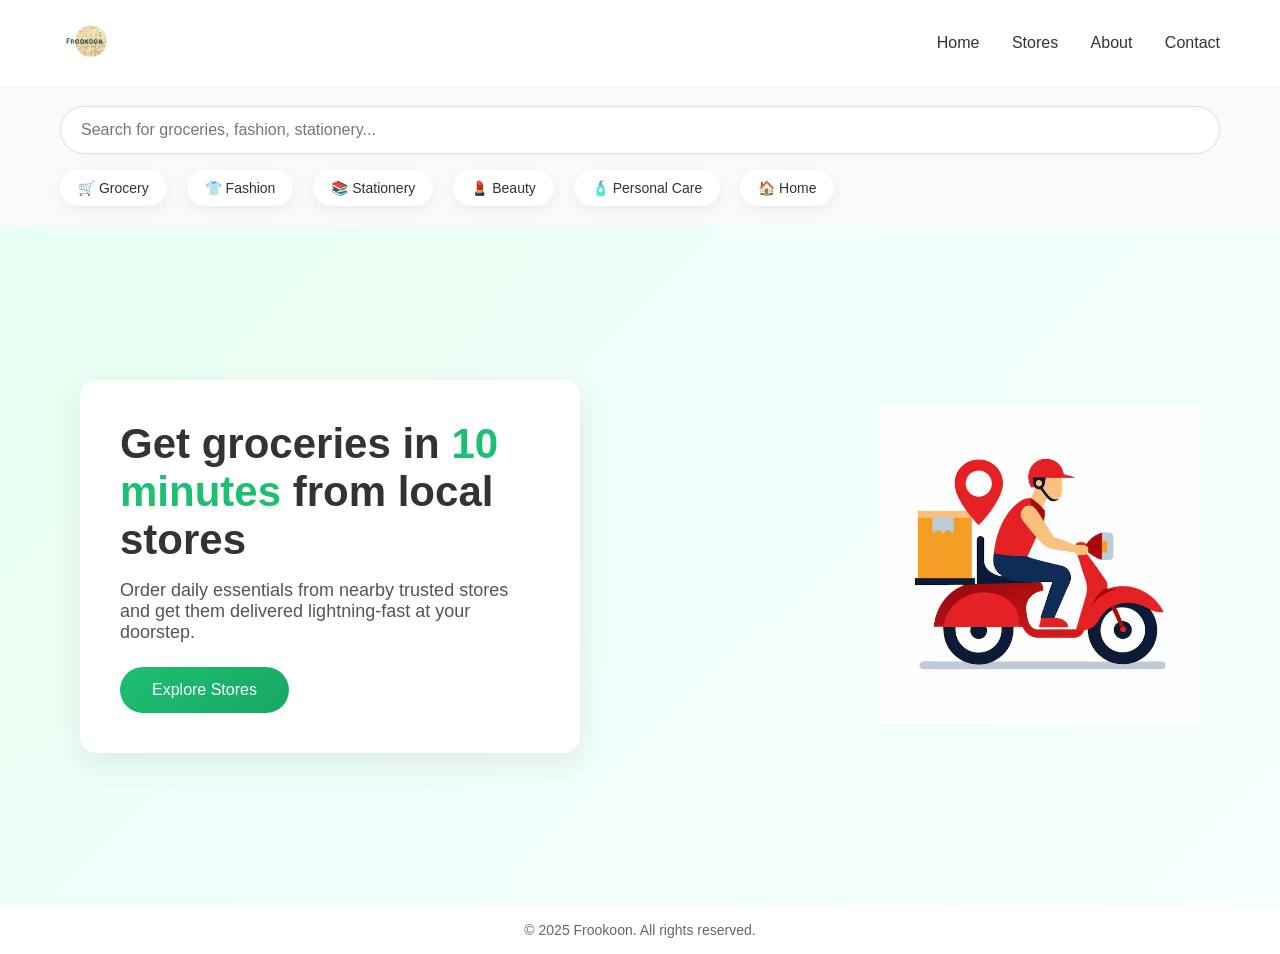
==== index.html @ ccb08cf6 "Initial commit: Frookoon static landing page" ====
<!DOCTYPE html>
<html lang="en">
<head>
    <meta charset="UTF-8" />
    <meta name="viewport" content="width=device-width, initial-scale=1.0" />
    <title>Frookoon | 10-minute delivery</title>
    <link rel="stylesheet" href="style.css" />
</head>
<body>

    
    <header class="header">
        <div class="logo">
            <img src="Untitled_design__1_-removebg-preview.webp" alt="Frookoon Logo">
        </div>

        <nav class="nav">
            <a href="#">Home</a>
            <a href="#">Stores</a>
            <a href="#">About</a>
            <a href="#">Contact</a>
        </nav>
    </header>

    
    <section class="top-bar">
        <div class="search-box">
            <input type="text" placeholder="Search for groceries, fashion, stationery..." />
        </div>

        <div class="category-menu">
            <span>🛒 Grocery</span>
            <span>👕 Fashion</span>
            <span>📚 Stationery</span>
            <span>💄 Beauty</span>
            <span>🧴 Personal Care</span>
            <span>🏠 Home</span>
        </div>
    </section>

    
    <section class="hero">

        <div class="hero-content">
            <h1>
                Get groceries in 
                <span class="highlight">10 minutes</span> 
                from local stores
            </h1>

            <p>
                Order daily essentials from nearby trusted stores and get them
                delivered lightning-fast at your doorstep.
            </p>

            <button class="cta-btn">Explore Stores</button>
        </div>

        <div class="hero-image">
            <img src="motorbike-delivery-service-icon_658271-1395.avif" width="300" alt="Delivery Partner">
        </div>

    </section>

    
    <footer class="footer">
        <p>© 2025 Frookoon. All rights reserved.</p>
    </footer>

</body>
</html>
---- style.css ----
* {
    margin: 0;
    padding: 0;
    box-sizing: border-box;
    font-family: Arial, Helvetica, sans-serif;
}

body {
    background-color: #ffffff;
    color: #333;
}


.header {
    display: flex;
    justify-content: space-between;
    align-items: center;
    padding: 16px 60px;
    background-color: #ffffff;
    box-shadow: 0 2px 8px rgba(0, 0, 0, 0.05);
}

.logo img {
    height: 50px;
    padding: 0%;
    border: 0;
}

.nav a {
    margin-left: 28px;
    text-decoration: none;
    color: #333;
    font-weight: 500;
}

.nav a:hover {
    color: #1dbf73;
}


.top-bar {
    padding: 20px 60px;
    background-color: #f9f9f9;
}


.search-box {
    margin-bottom: 16px;
}

.search-box input {
    width: 100%;
    padding: 14px 20px;
    border-radius: 30px;
    border: 1px solid #ddd;
    font-size: 16px;
    outline: none;
}

.search-box input:focus {
    border-color: #1dbf73;
}


.category-menu {
    display: flex;
    gap: 20px;
    flex-wrap: wrap;
}

.category-menu span {
    background: #ffffff;
    padding: 10px 18px;
    border-radius: 20px;
    font-size: 14px;
    cursor: pointer;
    box-shadow: 0 4px 10px rgba(0, 0, 0, 0.05);
    transition: all 0.2s ease;
}

.category-menu span:hover {
    background-color: #e8fff3;
    color: #1dbf73;
}


.hero {
    height: calc(100vh - 220px);
    display: flex;
    justify-content: space-between;
    align-items: center;
    padding: 40px 80px;
    background: linear-gradient(135deg, #e8fff3, #f6fffb);
}


.hero-content {
    max-width: 520px;
    background: #ffffff;
    padding: 40px;
    border-radius: 16px;
    box-shadow: 0 10px 30px rgba(0, 0, 0, 0.08);
}

.hero-content h1 {
    font-size: 42px;
    margin-bottom: 16px;
}

.highlight {
    color: #1dbf73;
}

.hero-content p {
    font-size: 18px;
    margin-bottom: 24px;
    color: #555;
}


.cta-btn {
    padding: 14px 32px;
    font-size: 16px;
    background: linear-gradient(135deg, #1dbf73, #17a864);
    color: #ffffff;
    border: none;
    border-radius: 50px;
    cursor: pointer;
    transition: transform 0.2s ease, box-shadow 0.2s ease;
}

.cta-btn:hover {
    transform: translateY(-3px);
    box-shadow: 0 8px 20px rgba(29, 191, 115, 0.4);
}

.hero-image img {
    width: 320px;
    margin-left: 300px;
    animation: float 3s ease-in-out infinite;
}

@keyframes float {
    0% { transform: translateY(0); }
    50% { transform: translateY(-12px); }
    100% { transform: translateY(0); }
}


.footer {
    text-align: center;
    padding: 16px;
    font-size: 14px;
    color: #666;
    background-color: #ffffff;
}


@media (max-width: 768px) {
    .header,
    .top-bar {
        padding: 16px 20px;
    }

    .hero {
        flex-direction: column;
        text-align: center;
        padding: 40px 20px;
    }

    .hero-content {
        margin-bottom: 32px;
    }

    .hero-image img {
        width: 300px;
    }
}
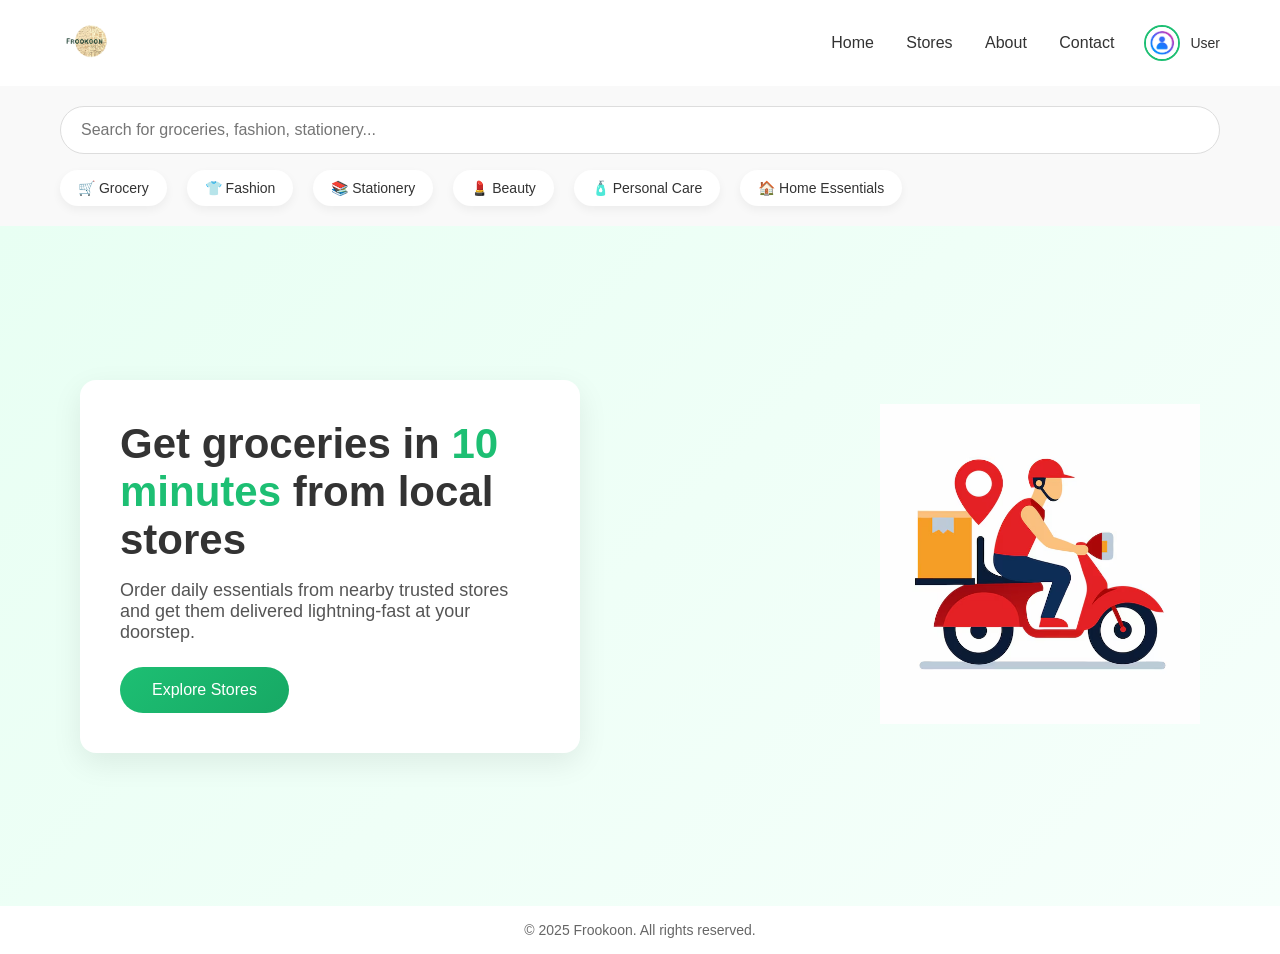
==== commit dad78831: "updated" ====
--- a/index.html
+++ b/index.html
@@ -10,17 +10,24 @@
 
     
     <header class="header">
-        <div class="logo">
-            <img src="Untitled_design__1_-removebg-preview.webp" alt="Frookoon Logo">
-        </div>
+    <div class="logo">
+        <img src="Untitled_design__1_-removebg-preview.webp" alt="Frookoon Logo">
+    </div>
 
-        <nav class="nav">
-            <a href="#">Home</a>
-            <a href="#">Stores</a>
-            <a href="#">About</a>
-            <a href="#">Contact</a>
-        </nav>
-    </header>
+    <nav class="nav">
+        <a href="#">Home</a>
+        <a href="#">Stores</a>
+        <a href="#">About</a>
+        <a href="#">Contact</a>
+    </nav>
+
+    <!-- Profile -->
+    <div class="profile">
+        <img src="user-icon-icon_1076610-59410.avif" alt="Profile">
+        <span>User</span>
+    </div>
+</header>
+
 
     
     <section class="top-bar">
@@ -34,7 +41,7 @@
             <span>📚 Stationery</span>
             <span>💄 Beauty</span>
             <span>🧴 Personal Care</span>
-            <span>🏠 Home</span>
+            <span>🏠 Home Essentials</span>
         </div>
     </section>
 
--- a/style.css
+++ b/style.css
@@ -13,12 +13,38 @@
 
 .header {
     display: flex;
-    justify-content: space-between;
     align-items: center;
     padding: 16px 60px;
-    background-color: #ffffff;
-    box-shadow: 0 2px 8px rgba(0, 0, 0, 0.05);
-}
+}
+
+.nav {
+    margin-left: auto;
+    margin-right: 30px;
+}
+
+
+/* Profile Section */
+.profile {
+    display: flex;
+    align-items: center;
+    gap: 10px;
+    cursor: pointer;
+}
+
+.profile img {
+    width: 36px;
+    height: 36px;
+    border-radius: 50%;
+    object-fit: cover;
+    border: 2px solid #1dbf73;
+}
+
+.profile span {
+    font-size: 14px;
+    font-weight: 500;
+    color: #333;
+}
+
 
 .logo img {
     height: 50px;
@@ -87,7 +113,7 @@
 .hero {
     height: calc(100vh - 220px);
     display: flex;
-    justify-content: space-between;
+    justify-content: space-evenly;
     align-items: center;
     padding: 40px 80px;
     background: linear-gradient(135deg, #e8fff3, #f6fffb);
@@ -175,4 +201,8 @@
     .hero-image img {
         width: 300px;
     }
-}
+
+    .profile span {
+        display: none;
+    }
+}
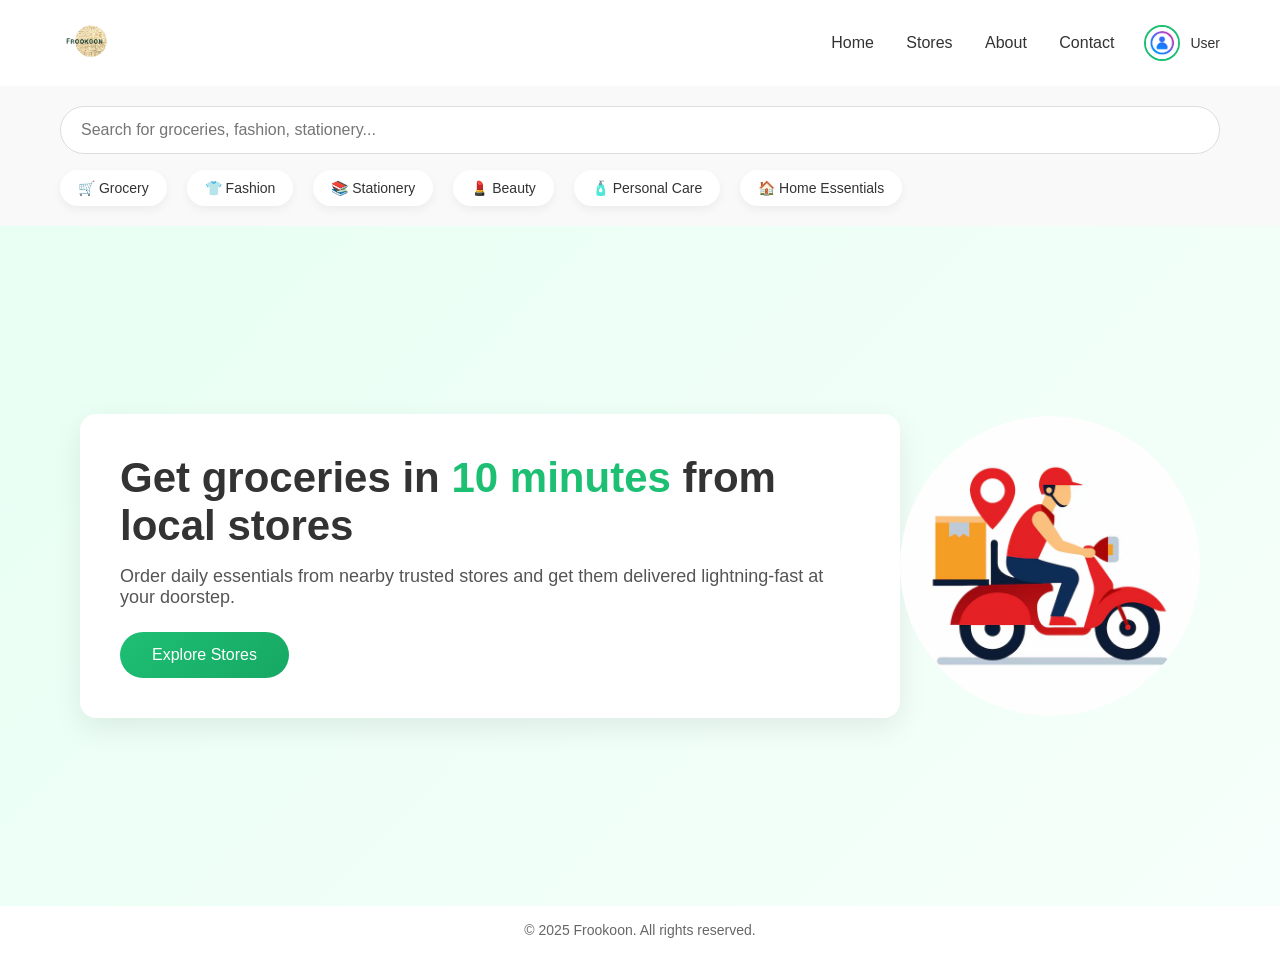
==== commit 5f34d8aa: "lazy loading and skeleton loaders optimization" ====
--- a/index.html
+++ b/index.html
@@ -5,13 +5,15 @@
     <meta name="viewport" content="width=device-width, initial-scale=1.0" />
     <title>Frookoon | 10-minute delivery</title>
     <link rel="stylesheet" href="style.css" />
+<script src="script.js" defer></script>
+
 </head>
 <body>
 
     
     <header class="header">
     <div class="logo">
-        <img src="Untitled_design__1_-removebg-preview.webp" alt="Frookoon Logo">
+        <img src="Untitled_design__1_-removebg-preview.webp" alt="Frookoon Logo" loading="lazy">
     </div>
 
     <nav class="nav">
@@ -21,9 +23,9 @@
         <a href="#">Contact</a>
     </nav>
 
-    <!-- Profile -->
+    
     <div class="profile">
-        <img src="user-icon-icon_1076610-59410.avif" alt="Profile">
+        <img src="user-icon-icon_1076610-59410.avif" alt="Profile" loading="lazy">
         <span>User</span>
     </div>
 </header>
@@ -46,9 +48,10 @@
     </section>
 
     
-    <section class="hero">
+<section class="hero loading" id="heroSection">
 
-        <div class="hero-content">
+        <div class="hero-content card">
+
             <h1>
                 Get groceries in 
                 <span class="highlight">10 minutes</span> 
@@ -64,7 +67,10 @@
         </div>
 
         <div class="hero-image">
-            <img src="motorbike-delivery-service-icon_658271-1395.avif" width="300" alt="Delivery Partner">
+<img src="motorbike-delivery-service-icon_658271-1395.avif"
+     width="300"
+     alt="Delivery Partner"
+     loading="lazy">
         </div>
 
     </section>
--- a/style.css
+++ b/style.css
@@ -23,7 +23,7 @@
 }
 
 
-/* Profile Section */
+
 .profile {
     display: flex;
     align-items: center;
@@ -121,12 +121,9 @@
 
 
 .hero-content {
-    max-width: 520px;
-    background: #ffffff;
     padding: 40px;
-    border-radius: 16px;
-    box-shadow: 0 10px 30px rgba(0, 0, 0, 0.08);
-}
+}
+
 
 .hero-content h1 {
     font-size: 42px;
@@ -161,8 +158,10 @@
 }
 
 .hero-image img {
-    width: 320px;
-    margin-left: 300px;
+     display: flex;
+    justify-content: center;
+    border-radius: 150px;
+    /* margin-left: 300px; */
     animation: float 3s ease-in-out infinite;
 }
 
@@ -206,3 +205,31 @@
         display: none;
     }
 }
+/* ===== Skeleton Loader ===== */
+
+.loading .hero-content,
+.loading .hero-image {
+    background: linear-gradient(
+        90deg,
+        #eeeeee 25%,
+        #dddddd 37%,
+        #eeeeee 63%
+    );
+    background-size: 400% 100%;
+    animation: shimmer 1.4s infinite;
+    color: transparent;
+}
+
+@keyframes shimmer {
+    0% {
+        background-position: -400px 0;
+    }
+    100% {
+        background-position: 400px 0;
+    }
+}
+.card {
+    background: #ffffff;
+    border-radius: 16px;
+    box-shadow: 0 10px 30px rgba(0, 0, 0, 0.08);
+}
